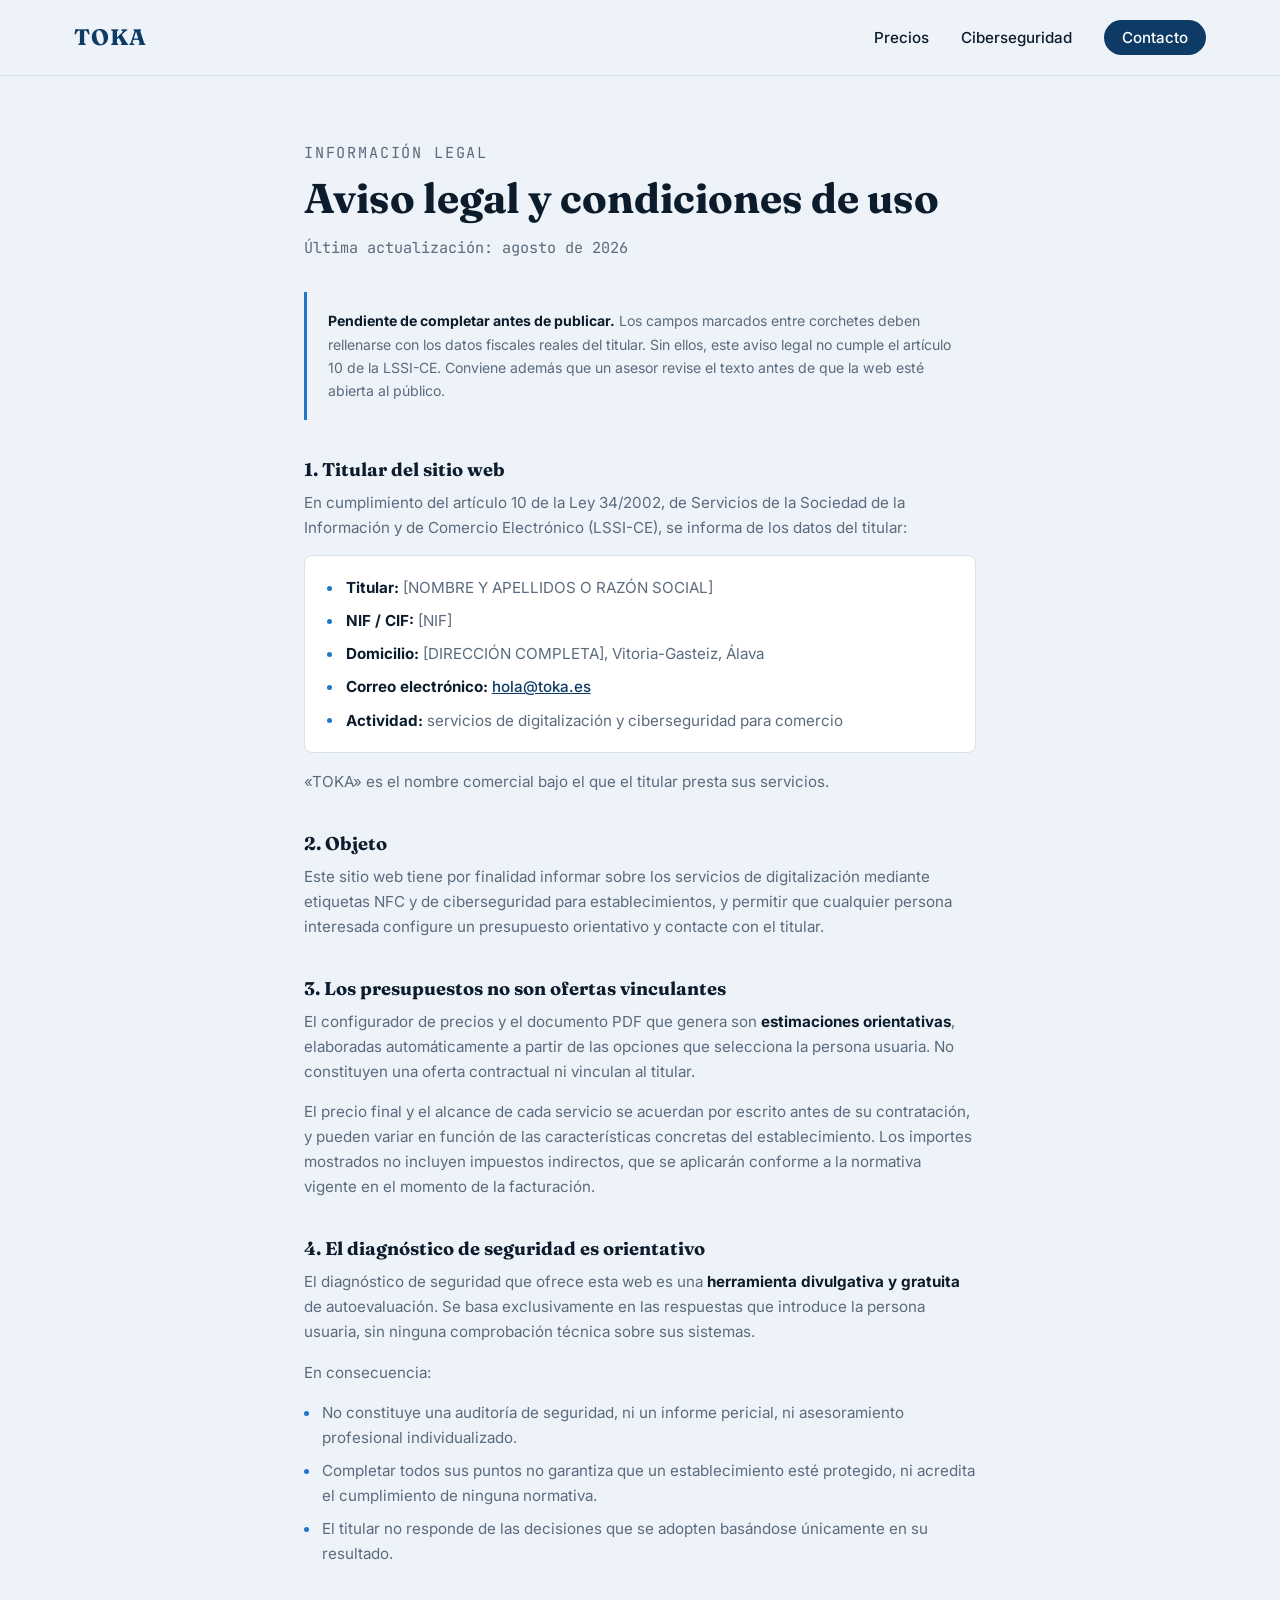
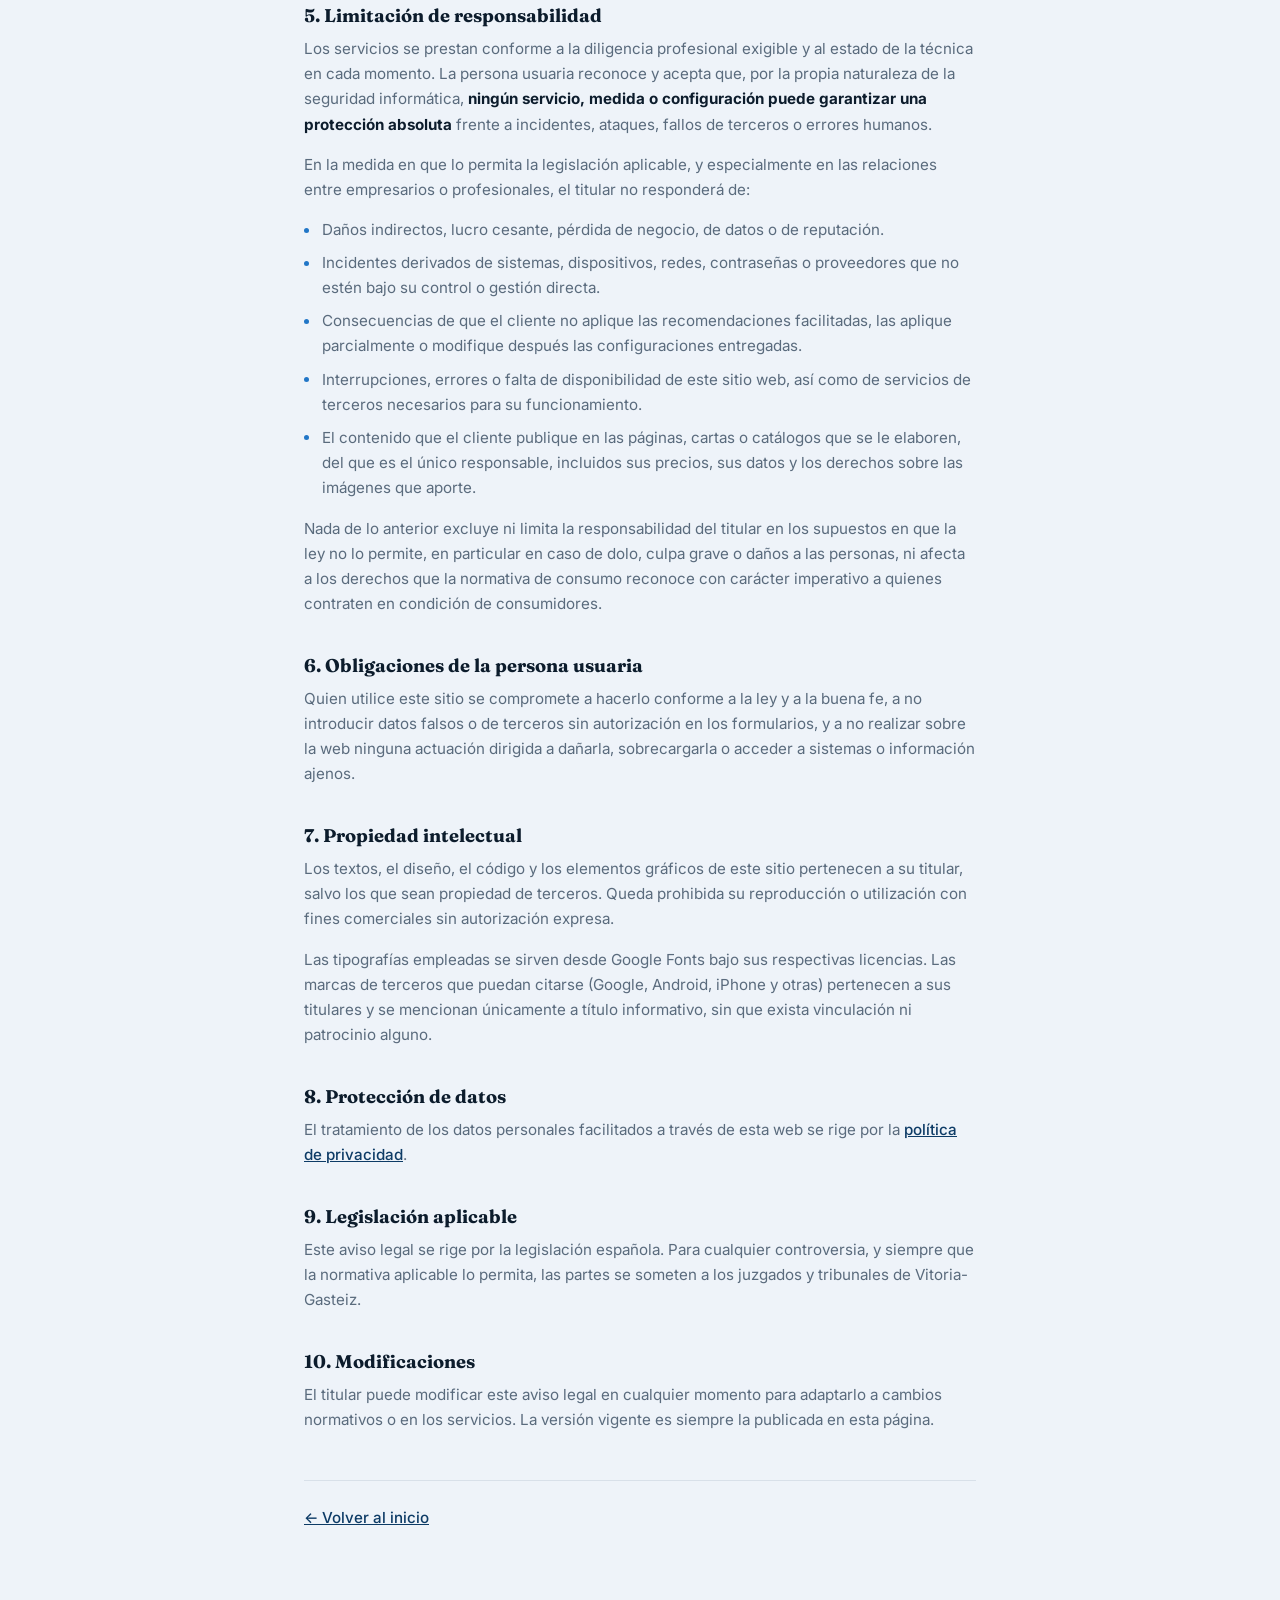
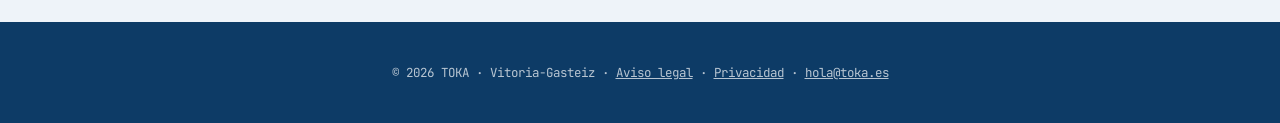
==== aviso-legal.html @ d6976023 "Añadir aviso legal, política de privacidad y descargos de responsabilidad La web recogía email y tel" ====
<!DOCTYPE html>
<html lang="es">
<head>
<meta charset="UTF-8">
<meta name="viewport" content="width=device-width, initial-scale=1">
<title>Aviso legal · TOKA</title>
<meta name="description" content="Aviso legal y condiciones de uso del sitio web de TOKA, digitalización NFC y ciberseguridad para comercio local en Vitoria-Gasteiz.">
<meta name="robots" content="index, follow">
<meta name="theme-color" content="#0d3b66">
<link rel="canonical" href="https://toka.link/aviso-legal.html">

<link rel="icon" href="data:image/svg+xml,%3Csvg xmlns='http://www.w3.org/2000/svg' viewBox='0 0 64 64'%3E%3Crect width='64' height='64' rx='14' fill='%230d3b66'/%3E%3Ctext x='32' y='42' font-family='Georgia,serif' font-size='30' fill='%23ffffff' text-anchor='middle'%3ET%3C/text%3E%3C/svg%3E">

<link rel="preconnect" href="https://fonts.googleapis.com">
<link rel="preconnect" href="https://fonts.gstatic.com" crossorigin>
<link href="https://fonts.googleapis.com/css2?family=Fraunces:opsz,wght@9..144,400;9..144,500;9..144,600;9..144,700&family=Inter:wght@400;500;600;700&family=JetBrains+Mono:wght@400;500;600&display=swap" rel="stylesheet">

<link rel="stylesheet" href="styles.css">
</head>
<body>

<a class="skip-link" href="#main">Saltar al contenido</a>

<header class="nav" id="top">
  <div class="nav__inner">
    <a class="nav__logo" href="index.html">TOKA</a>
    <nav class="nav__nav" aria-label="Principal">
      <ul class="nav__links">
        <li><a href="index.html#packs">Precios</a></li>
        <li><a href="index.html#seguridad">Ciberseguridad</a></li>
        <li><a href="index.html#contacto" class="nav__cta">Contacto</a></li>
      </ul>
    </nav>
  </div>
</header>

<main class="legal" id="main">

  <p class="section-eyebrow">Información legal</p>
  <h1>Aviso legal y condiciones de uso</h1>
  <p class="legal__updated">Última actualización: agosto de 2026</p>

  <div class="legal__pending" role="note">
    <p><strong>Pendiente de completar antes de publicar.</strong> Los campos marcados
    entre corchetes deben rellenarse con los datos fiscales reales del titular. Sin ellos,
    este aviso legal no cumple el artículo 10 de la LSSI-CE. Conviene además que un asesor
    revise el texto antes de que la web esté abierta al público.</p>
  </div>

  <h2>1. Titular del sitio web</h2>
  <p>
    En cumplimiento del artículo 10 de la Ley 34/2002, de Servicios de la Sociedad de la
    Información y de Comercio Electrónico (LSSI-CE), se informa de los datos del titular:
  </p>
  <ul class="legal__data">
    <li><strong>Titular:</strong> [NOMBRE Y APELLIDOS O RAZÓN SOCIAL]</li>
    <li><strong>NIF / CIF:</strong> [NIF]</li>
    <li><strong>Domicilio:</strong> [DIRECCIÓN COMPLETA], Vitoria-Gasteiz, Álava</li>
    <li><strong>Correo electrónico:</strong> <a href="mailto:hola@toka.es">hola@toka.es</a></li>
    <li><strong>Actividad:</strong> servicios de digitalización y ciberseguridad para comercio</li>
  </ul>
  <p>
    «TOKA» es el nombre comercial bajo el que el titular presta sus servicios.
  </p>

  <h2>2. Objeto</h2>
  <p>
    Este sitio web tiene por finalidad informar sobre los servicios de digitalización
    mediante etiquetas NFC y de ciberseguridad para establecimientos, y permitir que
    cualquier persona interesada configure un presupuesto orientativo y contacte con el
    titular.
  </p>

  <h2>3. Los presupuestos no son ofertas vinculantes</h2>
  <p>
    El configurador de precios y el documento PDF que genera son <strong>estimaciones
    orientativas</strong>, elaboradas automáticamente a partir de las opciones que
    selecciona la persona usuaria. No constituyen una oferta contractual ni vinculan al
    titular.
  </p>
  <p>
    El precio final y el alcance de cada servicio se acuerdan por escrito antes de su
    contratación, y pueden variar en función de las características concretas del
    establecimiento. Los importes mostrados no incluyen impuestos indirectos, que se
    aplicarán conforme a la normativa vigente en el momento de la facturación.
  </p>

  <h2>4. El diagnóstico de seguridad es orientativo</h2>
  <p>
    El diagnóstico de seguridad que ofrece esta web es una <strong>herramienta divulgativa
    y gratuita</strong> de autoevaluación. Se basa exclusivamente en las respuestas que
    introduce la persona usuaria, sin ninguna comprobación técnica sobre sus sistemas.
  </p>
  <p>
    En consecuencia:
  </p>
  <ul>
    <li>No constituye una auditoría de seguridad, ni un informe pericial, ni asesoramiento
      profesional individualizado.</li>
    <li>Completar todos sus puntos no garantiza que un establecimiento esté protegido, ni
      acredita el cumplimiento de ninguna normativa.</li>
    <li>El titular no responde de las decisiones que se adopten basándose únicamente en
      su resultado.</li>
  </ul>

  <h2>5. Limitación de responsabilidad</h2>
  <p>
    Los servicios se prestan conforme a la diligencia profesional exigible y al estado de
    la técnica en cada momento. La persona usuaria reconoce y acepta que, por la propia
    naturaleza de la seguridad informática, <strong>ningún servicio, medida o
    configuración puede garantizar una protección absoluta</strong> frente a incidentes,
    ataques, fallos de terceros o errores humanos.
  </p>
  <p>
    En la medida en que lo permita la legislación aplicable, y especialmente en las
    relaciones entre empresarios o profesionales, el titular no responderá de:
  </p>
  <ul>
    <li>Daños indirectos, lucro cesante, pérdida de negocio, de datos o de reputación.</li>
    <li>Incidentes derivados de sistemas, dispositivos, redes, contraseñas o proveedores
      que no estén bajo su control o gestión directa.</li>
    <li>Consecuencias de que el cliente no aplique las recomendaciones facilitadas, las
      aplique parcialmente o modifique después las configuraciones entregadas.</li>
    <li>Interrupciones, errores o falta de disponibilidad de este sitio web, así como de
      servicios de terceros necesarios para su funcionamiento.</li>
    <li>El contenido que el cliente publique en las páginas, cartas o catálogos que se le
      elaboren, del que es el único responsable, incluidos sus precios, sus datos y los
      derechos sobre las imágenes que aporte.</li>
  </ul>
  <p>
    Nada de lo anterior excluye ni limita la responsabilidad del titular en los supuestos
    en que la ley no lo permite, en particular en caso de dolo, culpa grave o daños a las
    personas, ni afecta a los derechos que la normativa de consumo reconoce con carácter
    imperativo a quienes contraten en condición de consumidores.
  </p>

  <h2>6. Obligaciones de la persona usuaria</h2>
  <p>
    Quien utilice este sitio se compromete a hacerlo conforme a la ley y a la buena fe, a
    no introducir datos falsos o de terceros sin autorización en los formularios, y a no
    realizar sobre la web ninguna actuación dirigida a dañarla, sobrecargarla o acceder a
    sistemas o información ajenos.
  </p>

  <h2>7. Propiedad intelectual</h2>
  <p>
    Los textos, el diseño, el código y los elementos gráficos de este sitio pertenecen a
    su titular, salvo los que sean propiedad de terceros. Queda prohibida su reproducción
    o utilización con fines comerciales sin autorización expresa.
  </p>
  <p>
    Las tipografías empleadas se sirven desde Google Fonts bajo sus respectivas licencias.
    Las marcas de terceros que puedan citarse (Google, Android, iPhone y otras) pertenecen
    a sus titulares y se mencionan únicamente a título informativo, sin que exista
    vinculación ni patrocinio alguno.
  </p>

  <h2>8. Protección de datos</h2>
  <p>
    El tratamiento de los datos personales facilitados a través de esta web se rige por la
    <a href="privacidad.html">política de privacidad</a>.
  </p>

  <h2>9. Legislación aplicable</h2>
  <p>
    Este aviso legal se rige por la legislación española. Para cualquier controversia, y
    siempre que la normativa aplicable lo permita, las partes se someten a los juzgados y
    tribunales de Vitoria-Gasteiz.
  </p>

  <h2>10. Modificaciones</h2>
  <p>
    El titular puede modificar este aviso legal en cualquier momento para adaptarlo a
    cambios normativos o en los servicios. La versión vigente es siempre la publicada en
    esta página.
  </p>

  <p class="legal__back"><a href="index.html">← Volver al inicio</a></p>

</main>

<footer class="footer">
  <p class="footer__legal">
    © 2026 TOKA · Vitoria-Gasteiz ·
    <a href="aviso-legal.html">Aviso legal</a> ·
    <a href="privacidad.html">Privacidad</a> ·
    <a href="mailto:hola@toka.es">hola@toka.es</a>
  </p>
</footer>

</body>
</html>
---- styles.css ----
/* =========================================================
   TOKA — hoja de estilos
   Sistema de diseño: Fraunces (títulos), Inter (cuerpo),
   JetBrains Mono (precios / datos / etiquetas técnicas)
   Paleta: azul oscuro (marca/CTA), azul medio (acento), blanco/neutros
   ========================================================= */

:root {
  --paper: #ffffff;
  --paper-dim: #eef3f9;
  --blue: #0d3b66;
  --blue-soft: #7fc0f5;
  --blue-dark: #08294a;
  --accent: #2176c7;
  --ink: #0c1c2c;
  --dim: #5a6b7d;
  --line: #d8e0e9;

  --font-serif: 'Fraunces', Georgia, serif;
  --font-body: 'Inter', system-ui, sans-serif;
  --font-mono: 'JetBrains Mono', ui-monospace, monospace;

  --radius-s: 8px;
  --radius-m: 16px;
  --radius-l: 28px;
  --shadow-card: 0 18px 40px -20px rgba(12, 28, 44, 0.22);
  --header-h: 76px;
}

*, *::before, *::after { box-sizing: border-box; }

/*
 * Varios bloques de esta hoja usan display:flex, que gana en
 * especificidad al display:none que el navegador aplica a [hidden].
 * Sin este !important, un elemento con el atributo hidden se sigue
 * viendo (le pasaba a la fila de cuota mensual del resumen).
 */
[hidden] { display: none !important; }

/* Para nombres propios que no deben partirse por el guion. */
.nowrap { white-space: nowrap; }

/* =========================================================
   CORTINILLA DE ENTRADA
   TOKA centrado sobre azul, se desvanece y deja la lista de
   precios. Secuencia completa de 5s, encadenada:
     0,0-1,2s  aparece la palabra (introWord)
     0,6-1,6s  se traza la línea bajo ella (introRule)
     1,4-2,4s  entra el claim (introClaim)
     2,6-3,4s  aparece el aviso de "pulsa para entrar" (introSkip)
     4,0-5,0s  se funde la capa entera (introOut, 80%-100% de 5s)
   Si se cambia la duración de .intro hay que recalcular ese 80%.
   El fill-mode forwards deja la capa oculta al acabar, así que
   desaparece aunque el JS no llegue a ejecutarse.
   ========================================================= */

.intro {
  position: fixed;
  inset: 0;
  z-index: 300;
  display: flex;
  flex-direction: column;
  align-items: center;
  justify-content: center;
  gap: 1rem;
  padding: 1.5rem;
  text-align: center;
  background: var(--blue);
  cursor: pointer;
  animation: introOut 5s cubic-bezier(0.4, 0, 0.2, 1) forwards;
}

.intro__word {
  margin: 0;
  font-family: var(--font-serif);
  font-weight: 700;
  font-size: clamp(2.8rem, 10vw, 5rem);
  color: var(--paper);
  letter-spacing: 0.5em;
  text-indent: 0.5em; /* compensa el espacio que letter-spacing añade al final */
  opacity: 0;
  animation: introWord 1.2s cubic-bezier(0.2, 0.7, 0.3, 1) forwards;
}

.intro__rule {
  width: 0;
  height: 1px;
  background: var(--blue-soft);
  animation: introRule 1s 0.6s cubic-bezier(0.4, 0, 0.2, 1) forwards;
}

.intro__claim {
  margin: 0;
  max-width: 30ch;
  font-family: var(--font-mono);
  font-size: clamp(0.72rem, 2.4vw, 0.85rem);
  letter-spacing: 0.1em;
  text-transform: uppercase;
  color: var(--blue-soft);
  opacity: 0;
  animation: introFade 1s 1.4s ease-out forwards;
}

.intro__skip {
  position: absolute;
  bottom: 2.5rem;
  margin: 0;
  font-family: var(--font-mono);
  font-size: 0.7rem;
  letter-spacing: 0.14em;
  text-transform: uppercase;
  color: var(--paper);
  opacity: 0;
  animation: introSkip 0.8s 2.6s ease-out forwards;
}

@keyframes introWord {
  from { opacity: 0; letter-spacing: 0.9em; }
  to   { opacity: 1; letter-spacing: 0.5em; }
}

@keyframes introRule {
  from { width: 0; opacity: 0; }
  to   { width: min(220px, 45vw); opacity: 1; }
}

@keyframes introFade {
  from { opacity: 0; transform: translateY(6px); }
  to   { opacity: 1; transform: none; }
}

@keyframes introSkip {
  from { opacity: 0; }
  to   { opacity: 0.45; }
}

@keyframes introOut {
  0%, 80%  { opacity: 1; visibility: visible; }
  100%     { opacity: 0; visibility: hidden; }
}

/* Mientras dura la cortinilla no se puede hacer scroll. */
body.is-intro { overflow: hidden; }

html {
  scroll-behavior: smooth;
  /* Evita que iOS agrande el texto al girar el móvil. */
  -webkit-text-size-adjust: 100%;
}

body {
  margin: 0;
  background: var(--paper-dim);
  color: var(--ink);
  font-family: var(--font-body);
  line-height: 1.5;
  -webkit-font-smoothing: antialiased;
  /* Correos y URLs largos no deben empujar el ancho de la página. */
  overflow-wrap: break-word;
}

img, svg { display: block; max-width: 100%; }

h1, h2, h3 {
  font-family: var(--font-serif);
  color: var(--ink);
  margin: 0 0 0.5em;
  line-height: 1.1;
}

p { margin: 0 0 1em; color: var(--dim); }

a { color: inherit; }

ul, ol { margin: 0; padding: 0; list-style: none; }

section {
  scroll-margin-top: var(--header-h);
}

.skip-link {
  position: absolute;
  left: -999px;
  top: 0;
  background: var(--blue);
  color: var(--paper);
  padding: 0.75em 1.25em;
  border-radius: 0 0 var(--radius-s) 0;
  z-index: 200;
}
.skip-link:focus {
  left: 0;
}

.btn {
  display: inline-flex;
  align-items: center;
  justify-content: center;
  gap: 0.5em;
  padding: 0.9em 1.6em;
  border-radius: 999px;
  font-family: var(--font-body);
  font-weight: 600;
  font-size: 0.95rem;
  text-decoration: none;
  border: 1.5px solid transparent;
  transition: transform 0.15s ease, background 0.15s ease, color 0.15s ease, border-color 0.15s ease;
}
.btn:hover { transform: translateY(-2px); }

.btn--primary {
  background: var(--blue);
  color: var(--paper);
}
.btn--primary:hover { background: var(--blue-dark); }

.btn--ghost {
  background: transparent;
  color: var(--ink);
  border-color: var(--line);
}
.btn--ghost:hover { border-color: var(--blue); color: var(--blue); }

/* ---------- layout helpers ---------- */

.section-head {
  max-width: 640px;
  margin: 0 auto 3rem;
  text-align: center;
}
.section-eyebrow {
  font-family: var(--font-mono);
  font-size: 0.78rem;
  letter-spacing: 0.12em;
  text-transform: uppercase;
  color: var(--accent);
  margin: 0 0 0.75em;
}
.section-head h2 { font-size: clamp(1.8rem, 1.5rem + 1.2vw, 2.5rem); }
.section-lead { max-width: 46ch; margin: 0 auto; }

/* Cabecera de la primera sección: es el h1 de la página. */
.section-head--hero {
  max-width: 720px;
  padding-top: clamp(1rem, 3vw, 2.5rem);
}
.section-head--hero h1 {
  font-size: clamp(2.2rem, 1.6rem + 2.4vw, 3.4rem);
  margin-bottom: 0.4em;
}

/* ---------- nav ---------- */

.nav {
  position: sticky;
  top: 0;
  z-index: 100;
  height: var(--header-h);
  display: flex;
  align-items: center;
  background: rgba(238, 243, 249, 0.9);
  backdrop-filter: blur(10px);
  border-bottom: 1px solid var(--line);
}

.nav__inner {
  width: 100%;
  max-width: 1180px;
  margin: 0 auto;
  padding: 0 1.5rem;
  display: flex;
  align-items: center;
  justify-content: space-between;
}

.nav__logo {
  font-family: var(--font-serif);
  font-weight: 700;
  font-size: 1.4rem;
  letter-spacing: 0.04em;
  color: var(--blue);
  text-decoration: none;
}

.nav__links {
  display: flex;
  align-items: center;
  gap: 2rem;
}
.nav__links a {
  text-decoration: none;
  font-weight: 500;
  font-size: 0.95rem;
  color: var(--ink);
}
.nav__links a:hover { color: var(--blue); }

.nav__cta {
  padding: 0.55em 1.2em;
  border-radius: 999px;
  background: var(--blue);
  color: var(--paper) !important;
}
.nav__cta:hover { background: var(--blue-dark); }

.nav__toggle {
  display: none;
  flex-direction: column;
  justify-content: center;
  gap: 5px;
  width: 40px;
  height: 40px;
  background: none;
  border: none;
  cursor: pointer;
}
.nav__toggle-bar {
  width: 22px;
  height: 2px;
  background: var(--ink);
  transition: transform 0.2s ease, opacity 0.2s ease;
}

/* ---------- packs ---------- */

.packs {
  max-width: 1180px;
  margin: 0 auto;
  padding: clamp(3rem, 6vw, 6rem) 1.5rem;
}

.tabs {
  display: flex;
  flex-wrap: wrap;
  justify-content: center;
  gap: 0.6rem;
  margin-bottom: 2.5rem;
}

.tab {
  font-family: var(--font-body);
  font-weight: 600;
  font-size: 0.92rem;
  padding: 0.7em 1.4em;
  border-radius: 999px;
  border: 1.5px solid var(--line);
  background: transparent;
  color: var(--dim);
  cursor: pointer;
  transition: background 0.15s ease, color 0.15s ease, border-color 0.15s ease;
}
.tab:hover { border-color: var(--blue); color: var(--blue); }
.tab[aria-selected="true"] {
  background: var(--blue);
  border-color: var(--blue);
  color: var(--paper);
}

/* ---- configurador: lista de servicios + resumen ---- */

.configurator {
  display: grid;
  grid-template-columns: minmax(0, 1fr) 320px;
  align-items: start;
  gap: 2rem;
}

.services {
  display: flex;
  flex-direction: column;
  gap: 2.2rem;
}

.services__group-title {
  font-family: var(--font-mono);
  font-size: 0.75rem;
  letter-spacing: 0.12em;
  text-transform: uppercase;
  color: var(--blue);
  margin: 0 0 0.2rem;
}
.services__group-desc {
  font-size: 0.85rem;
  margin: 0 0 1rem;
}

.services__items {
  display: flex;
  flex-direction: column;
  gap: 0.8rem;
}

.service {
  background: #fff;
  border: 1.5px solid var(--line);
  border-radius: var(--radius-m);
  transition: border-color 0.15s ease, box-shadow 0.15s ease;
}
.service:has(.service__check:checked) {
  border-color: var(--blue);
  box-shadow: 0 0 0 1px var(--blue);
}
.service:has(.service__check:focus-visible) {
  outline: 2px solid var(--accent);
  outline-offset: 2px;
}

.service__label {
  display: grid;
  grid-template-columns: auto minmax(0, 1fr) auto;
  align-items: start;
  gap: 0.9rem;
  padding: 1.15rem 1.3rem;
  cursor: pointer;
}
.service--required .service__label { cursor: default; }

.service__check {
  width: 20px;
  height: 20px;
  margin: 0.15rem 0 0;
  accent-color: var(--blue);
  cursor: inherit;
}

.service__text { display: flex; flex-direction: column; gap: 0.25rem; }

.service__name {
  font-weight: 600;
  font-size: 1rem;
  color: var(--ink);
}

.service__tag {
  display: inline-block;
  margin-left: 0.5em;
  font-family: var(--font-mono);
  font-size: 0.62rem;
  letter-spacing: 0.06em;
  text-transform: uppercase;
  color: var(--blue);
  background: rgba(13, 59, 102, 0.1);
  padding: 0.25em 0.6em;
  border-radius: 999px;
  vertical-align: 2px;
}

.service__desc {
  font-size: 0.88rem;
  color: var(--dim);
  line-height: 1.45;
}

.service__price {
  font-family: var(--font-mono);
  font-variant-numeric: tabular-nums;
  font-size: 1.15rem;
  font-weight: 600;
  color: var(--blue);
  white-space: nowrap;
}
.service__price span { font-size: 0.7rem; color: var(--dim); }

/* ---- resumen ---- */

.summary {
  position: sticky;
  top: calc(var(--header-h) + 1rem);
  display: flex;
  flex-direction: column;
  gap: 1rem;
  background: var(--blue);
  color: var(--paper);
  border-radius: var(--radius-m);
  padding: 1.6rem 1.5rem;
  box-shadow: var(--shadow-card);
}

.summary__title {
  font-size: 1.15rem;
  color: var(--paper);
  margin: 0;
}

.summary__list {
  display: flex;
  flex-direction: column;
  gap: 0.5rem;
  padding-bottom: 1rem;
  border-bottom: 1px solid rgba(255, 255, 255, 0.2);
}

.summary__item {
  display: flex;
  justify-content: space-between;
  align-items: baseline;
  gap: 1rem;
  font-size: 0.85rem;
  color: var(--paper);
  opacity: 0.85;
}
.summary__item-price {
  font-family: var(--font-mono);
  font-variant-numeric: tabular-nums;
  white-space: nowrap;
}

.summary__totals { display: flex; flex-direction: column; gap: 0.4rem; }

.summary__total {
  display: flex;
  justify-content: space-between;
  align-items: baseline;
  gap: 1rem;
  margin: 0;
  color: var(--paper);
  font-size: 0.92rem;
}
.summary__total strong {
  font-family: var(--font-mono);
  font-variant-numeric: tabular-nums;
  font-size: 1.5rem;
  color: var(--blue-soft);
}
.summary__total--month strong { font-size: 1.05rem; }

.summary__field {
  display: flex;
  flex-direction: column;
  gap: 0.4rem;
  font-size: 0.82rem;
  color: var(--paper);
}
.summary__field span { opacity: 0.6; }
.summary__field input {
  font-family: var(--font-body);
  font-size: 0.92rem;
  padding: 0.7em 0.9em;
  border-radius: var(--radius-s);
  border: 1.5px solid rgba(255, 255, 255, 0.28);
  background: rgba(255, 255, 255, 0.1);
  color: var(--paper);
}
.summary__field input::placeholder { color: rgba(255, 255, 255, 0.5); }
.summary__field input:focus-visible {
  outline: 2px solid var(--accent);
  outline-offset: 1px;
}

/* El panel ya es azul: el botón necesita invertirse para verse. */
.summary__cta {
  width: 100%;
  background: var(--paper);
  color: var(--blue);
}
.summary__cta:hover { background: var(--paper-dim); }

.summary__note {
  margin: 0;
  font-size: 0.75rem;
  color: var(--paper);
  opacity: 0.6;
  line-height: 1.45;
}
.summary__note--error {
  color: var(--blue-soft);
  opacity: 1;
  font-weight: 600;
}

/* ---------- cómo funciona ---------- */

.como {
  max-width: 1180px;
  margin: 0 auto;
  padding: clamp(3rem, 6vw, 6rem) 1.5rem;
}

.steps {
  display: grid;
  grid-template-columns: repeat(3, 1fr);
  gap: 2rem;
  margin-bottom: 3.5rem;
}

.step__number {
  display: inline-block;
  font-family: var(--font-mono);
  font-size: 0.85rem;
  color: var(--accent);
  border: 1.5px solid var(--line);
  border-radius: 999px;
  padding: 0.3em 0.8em;
  margin-bottom: 1em;
}
.step__title { font-size: 1.2rem; }
.step__body { font-size: 0.92rem; }

.stickers {
  display: flex;
  flex-wrap: wrap;
  justify-content: center;
  gap: 1.5rem;
}

.sticker {
  display: flex;
  flex-direction: column;
  align-items: center;
  gap: 0.6rem;
  width: 150px;
  padding: 1.6rem 1rem;
  border-radius: var(--radius-m);
  background: var(--paper-dim);
  border: 1px solid var(--line);
  transform: rotate(-2deg);
}
.sticker--wifi { transform: rotate(1.5deg); }
.sticker--menu { transform: rotate(-1deg); }

.sticker__icon {
  display: flex;
  align-items: center;
  justify-content: center;
  height: 1.8rem;
  font-size: 1.8rem;
  line-height: 1;
  color: var(--blue);
}
.sticker__icon svg { width: 1.7rem; height: 1.7rem; }
.sticker__label {
  font-family: var(--font-mono);
  font-size: 0.78rem;
  text-align: center;
  color: var(--ink);
  margin: 0;
}

/* ---------- faq ---------- */

.faq {
  max-width: 760px;
  margin: 0 auto;
  padding: clamp(3rem, 6vw, 6rem) 1.5rem;
}

.accordion { display: flex; flex-direction: column; gap: 0.8rem; }

.accordion__item {
  border: 1px solid var(--line);
  border-radius: var(--radius-s);
  background: #fff;
  padding: 0.3rem 1.2rem;
}

.accordion__item summary {
  cursor: pointer;
  list-style: none;
  padding: 1rem 1.6em 1rem 0;
  font-weight: 600;
  font-size: 0.98rem;
  position: relative;
}
.accordion__item summary::-webkit-details-marker { display: none; }
.accordion__item summary::after {
  content: '+';
  position: absolute;
  right: 0;
  top: 1rem;
  font-family: var(--font-mono);
  color: var(--blue);
  font-size: 1.1rem;
}
.accordion__item[open] summary::after { content: '–'; }

.accordion__item p {
  font-size: 0.92rem;
  padding-bottom: 1rem;
  margin: 0;
}

/* ---------- ciberseguridad ---------- */

.seguridad {
  background: #fff;
  border-top: 1px solid var(--line);
  border-bottom: 1px solid var(--line);
}
.seguridad > .section-head,
.seguridad-grid {
  max-width: 1180px;
  margin-left: auto;
  margin-right: auto;
  padding-left: 1.5rem;
  padding-right: 1.5rem;
}
.seguridad > .section-head {
  padding-top: clamp(3rem, 6vw, 6rem);
  max-width: 700px;
}
.seguridad .section-lead strong { color: var(--blue); }

.seguridad-grid {
  display: grid;
  grid-template-columns: minmax(0, 1fr) minmax(0, 1fr);
  align-items: start;
  gap: 2.5rem;
  padding-bottom: clamp(3rem, 6vw, 6rem);
}

.seguridad-intro h3 {
  font-size: 1.25rem;
  margin-bottom: 0.6em;
}
.seguridad-intro p { font-size: 0.95rem; }

.seguridad-list {
  display: flex;
  flex-direction: column;
  gap: 0.7rem;
  margin-top: 1.5rem;
  padding-top: 1.5rem;
  border-top: 1px solid var(--line);
}
.seguridad-list li {
  font-size: 0.9rem;
  color: var(--dim);
  padding-left: 1.4em;
  position: relative;
}
.seguridad-list li::before {
  content: '';
  position: absolute;
  left: 0;
  top: 0.55em;
  width: 6px;
  height: 6px;
  border-radius: 50%;
  background: var(--accent);
}
.seguridad-list strong { color: var(--ink); }

/* ---- contacto ---- */

.contacto {
  max-width: 1180px;
  margin: 0 auto;
  padding: clamp(3rem, 6vw, 6rem) 1.5rem;
}

.contacto__inner {
  display: grid;
  grid-template-columns: minmax(0, 1fr) 380px;
  align-items: start;
  gap: 2.5rem;
}
.contacto__text h2 { font-size: clamp(1.6rem, 1.4rem + 1vw, 2.2rem); }
.contacto__text p { font-size: 0.95rem; }
.contacto__direct {
  font-family: var(--font-mono);
  font-size: 0.85rem;
}
.contacto__direct a { color: var(--blue); font-weight: 600; }

/* ---- diagnóstico de seguridad ---- */

.checklist {
  background: var(--paper-dim);
  border: 1.5px solid var(--line);
  border-radius: var(--radius-m);
  padding: 1.8rem 1.7rem;
}

.checklist__title {
  font-size: 1.15rem;
  margin: 0 0 0.4rem;
}

.checklist__intro {
  font-family: var(--font-mono);
  font-size: 0.75rem;
  color: var(--accent);
  margin: 0 0 1.4rem;
}

.checklist__items {
  display: flex;
  flex-direction: column;
  gap: 0.9rem;
}

.check__label {
  display: grid;
  grid-template-columns: auto minmax(0, 1fr);
  gap: 0.8rem;
  align-items: start;
  cursor: pointer;
}

.check__box {
  width: 18px;
  height: 18px;
  margin: 0.15rem 0 0;
  accent-color: var(--blue);
  cursor: pointer;
}

.check__text { display: flex; flex-direction: column; gap: 0.15rem; }

.check__main {
  font-size: 0.93rem;
  color: var(--ink);
  line-height: 1.4;
}
.check__box:checked + .check__text .check__main {
  color: var(--dim);
  text-decoration: line-through;
  text-decoration-color: var(--line);
}

.check__why {
  font-size: 0.82rem;
  color: var(--dim);
  line-height: 1.4;
}

/* Punto que resuelve un servicio contratado de TOKA. */
.check--toka .check__main {
  color: var(--dim);
  text-decoration: line-through;
  text-decoration-color: var(--line);
}
.check__toka {
  font-size: 0.82rem;
  font-weight: 600;
  color: var(--accent);
  line-height: 1.4;
}

.checklist__score {
  margin: 1.5rem 0 0;
  padding-top: 1rem;
  border-top: 1px solid var(--line);
  font-family: var(--font-mono);
  font-size: 0.85rem;
  color: var(--blue);
}
.checklist__score--ok { color: var(--accent); }

.checklist__cta {
  margin-top: 1.2rem;
  padding: 1.2rem;
  border-radius: var(--radius-s);
  background: var(--blue);
  color: var(--paper);
  text-align: center;
}
.checklist__cta[hidden] { display: none; }
.checklist__cta-text {
  margin: 0 0 0.9rem;
  font-size: 0.88rem;
  color: var(--paper);
  line-height: 1.45;
}
.checklist__cta .btn {
  background: var(--paper);
  color: var(--blue);
  font-size: 0.88rem;
}
.checklist__cta .btn:hover { background: var(--paper-dim); }

/* ---- formulario ---- */

.contact-form {
  position: sticky;
  top: calc(var(--header-h) + 1rem);
  display: flex;
  flex-direction: column;
  gap: 1rem;
  background: var(--blue);
  color: var(--paper);
  border-radius: var(--radius-m);
  padding: 1.8rem 1.7rem;
  box-shadow: var(--shadow-card);
}

.field {
  display: flex;
  flex-direction: column;
  gap: 0.4rem;
  font-size: 0.85rem;
  color: var(--paper);
}
.field span { opacity: 0.6; }

.field input,
.field textarea {
  font-family: var(--font-body);
  font-size: 0.92rem;
  padding: 0.7em 0.9em;
  border-radius: var(--radius-s);
  border: 1.5px solid rgba(255, 255, 255, 0.28);
  background: rgba(255, 255, 255, 0.1);
  color: var(--paper);
  resize: vertical;
}
.field input::placeholder,
.field textarea::placeholder { color: rgba(255, 255, 255, 0.5); }
.field input:focus-visible,
.field textarea:focus-visible {
  outline: 2px solid var(--blue-soft);
  outline-offset: 1px;
}

.contact-form__cta {
  width: 100%;
  background: var(--paper);
  color: var(--blue);
}
.contact-form__cta:hover { background: var(--paper-dim); }

.contact-form__note {
  margin: 0;
  font-size: 0.78rem;
  color: var(--paper);
  opacity: 0.7;
  line-height: 1.45;
}
.contact-form__note--error {
  color: var(--blue-soft);
  opacity: 1;
  font-weight: 600;
}

/* ---------- avisos y consentimiento ---------- */

.summary__legal {
  margin: 0;
  font-size: 0.7rem;
  line-height: 1.5;
  color: var(--paper);
  opacity: 0.55;
}
.summary__legal a { color: var(--paper); text-decoration: underline; }

.checklist__disclaimer {
  margin: 0.8rem 0 0;
  font-size: 0.75rem;
  line-height: 1.5;
  color: var(--dim);
}

.consent {
  display: grid;
  grid-template-columns: auto minmax(0, 1fr);
  gap: 0.6rem;
  align-items: start;
  font-size: 0.78rem;
  line-height: 1.45;
  color: var(--paper);
  cursor: pointer;
}
.consent input {
  width: 18px;
  height: 18px;
  margin: 0.1rem 0 0;
  accent-color: var(--blue-soft);
  cursor: pointer;
}
.consent a { color: var(--paper); text-decoration: underline; }

/* ---------- páginas legales ---------- */

.legal {
  max-width: 720px;
  margin: 0 auto;
  padding: clamp(2.5rem, 5vw, 4.5rem) 1.5rem clamp(3rem, 6vw, 5rem);
}
.legal h1 {
  font-size: clamp(1.9rem, 1.5rem + 1.6vw, 2.6rem);
  margin-bottom: 0.3em;
}
.legal h2 {
  font-size: 1.15rem;
  margin: 2.5rem 0 0.6rem;
}
.legal p,
.legal li {
  font-size: 0.95rem;
  line-height: 1.65;
  color: var(--dim);
}
.legal strong { color: var(--ink); }
.legal a { color: var(--blue); font-weight: 500; }
.legal code {
  font-family: var(--font-mono);
  font-size: 0.88em;
  background: var(--paper-dim);
  padding: 0.1em 0.4em;
  border-radius: 4px;
}

.legal ul {
  display: flex;
  flex-direction: column;
  gap: 0.5rem;
  margin: 0 0 1rem;
}
.legal ul li {
  padding-left: 1.2em;
  position: relative;
}
.legal ul li::before {
  content: '';
  position: absolute;
  left: 0;
  top: 0.7em;
  width: 5px;
  height: 5px;
  border-radius: 50%;
  background: var(--accent);
}

.legal__updated {
  font-family: var(--font-mono);
  font-size: 0.78rem;
  color: var(--accent);
  margin-bottom: 2rem;
}

/* Recordatorio de los datos fiscales que faltan por rellenar. */
.legal__pending {
  background: var(--paper-dim);
  border-left: 3px solid var(--accent);
  border-radius: 0 var(--radius-s) var(--radius-s) 0;
  padding: 1.1rem 1.3rem;
  margin-bottom: 2rem;
}
.legal__pending p {
  margin: 0;
  font-size: 0.88rem;
}

.legal__data {
  background: #fff;
  border: 1px solid var(--line);
  border-radius: var(--radius-s);
  padding: 1.2rem 1.4rem;
}

.legal__back {
  margin-top: 3rem;
  padding-top: 1.5rem;
  border-top: 1px solid var(--line);
}

/* ---------- footer ---------- */

.footer {
  text-align: center;
  padding: 2.5rem 1.5rem;
  background: var(--blue);
  color: var(--paper);
}
.footer__legal {
  margin: 0 0 0.5rem;
  font-family: var(--font-mono);
  font-size: 0.78rem;
  color: var(--paper);
  opacity: 0.7;
  line-height: 1.7;
}
.footer__legal:last-child { margin-bottom: 0; }
.footer__legal a { color: var(--paper); }

/* ---------- responsive ---------- */

@media (max-width: 900px) {
  .steps { grid-template-columns: 1fr; }

  .configurator,
  .seguridad-grid,
  .contacto__inner { grid-template-columns: 1fr; }
  .summary,
  .contact-form { position: static; }
}

@media (max-width: 720px) {
  .nav__nav {
    position: absolute;
    top: var(--header-h);
    left: 0;
    right: 0;
    background: var(--paper-dim);
    border-bottom: 1px solid var(--line);
    max-height: 0;
    overflow: hidden;
    transition: max-height 0.25s ease;
  }
  .nav__nav.is-open { max-height: 300px; }
  .nav__links {
    flex-direction: column;
    align-items: flex-start;
    gap: 0;
    padding: 0.5rem 1.5rem 1.5rem;
  }
  .nav__links li { width: 100%; padding: 0.6em 0; }
  .nav__cta { display: inline-block; }
  .nav__toggle { display: flex; }

  .nav__toggle[aria-expanded="true"] .nav__toggle-bar:nth-child(1) { transform: translateY(7px) rotate(45deg); }
  .nav__toggle[aria-expanded="true"] .nav__toggle-bar:nth-child(2) { opacity: 0; }
  .nav__toggle[aria-expanded="true"] .nav__toggle-bar:nth-child(3) { transform: translateY(-7px) rotate(-45deg); }
}

/* ---------- ajustes de móvil ----------
 * En pantallas estrechas el problema no es que algo se rompa, sino
 * que la cabecera se come la primera pantalla entera y los precios
 * quedan fuera de vista. Aquí se comprime todo lo de arriba y se
 * agrandan las zonas de toque.
 */

@media (max-width: 620px) {
  :root { --header-h: 62px; }

  .nav__logo { font-size: 1.25rem; }

  /* La cabecera ocupaba una pantalla entera antes de los precios. */
  .packs { padding-top: 2rem; }
  .section-head { margin-bottom: 2rem; }
  .section-head--hero { padding-top: 0; }
  .section-head--hero h1 { font-size: clamp(1.9rem, 1.2rem + 3.6vw, 2.4rem); }

  /* Con 0.12em de espaciado, este texto ocupaba dos líneas sueltas. */
  .section-eyebrow {
    font-size: 0.68rem;
    letter-spacing: 0.06em;
  }

  .section-lead { font-size: 0.95rem; }

  .tabs { gap: 0.5rem; margin-bottom: 2rem; }
  .tab { font-size: 0.85rem; padding: 0.65em 1.1em; }

  /* Zona de toque más generosa y casilla más grande para el dedo. */
  .service__label { padding: 1.1rem 1.1rem; gap: 0.75rem; }
  .service__check,
  .check__box { width: 24px; height: 24px; }
  .service__name { font-size: 0.95rem; }
  .service__desc { font-size: 0.85rem; }
  .service__price { font-size: 1.05rem; }

  .summary,
  .checklist,
  .contact-form { padding: 1.4rem 1.2rem; }

  .seguridad > .section-head { padding-top: 2.5rem; }
  .seguridad-grid { gap: 2rem; padding-bottom: 2.5rem; }

  .check__label { gap: 0.7rem; }
  .check__main { font-size: 0.9rem; }

  .steps { gap: 1.5rem; }

  /*
   * 16px es el mínimo que evita que iOS haga zoom automático al
   * enfocar un campo, algo que descoloca toda la página.
   */
  .summary__field input,
  .field input,
  .field textarea { font-size: 1rem; }

  .intro__word { letter-spacing: 0.35em; text-indent: 0.35em; }
}

@media (prefers-reduced-motion: reduce) {
  html { scroll-behavior: auto; }
  .btn:hover { transform: none; }

  /* Sin cortinilla: se entra directamente a los precios. */
  .intro { display: none; }
  .intro__word,
  .intro__rule { animation: none; }
}

/* =========================================================
   PRESUPUESTO EN PDF
   El botón "Descargar presupuesto" rellena .quote y llama a
   window.print(). En pantalla .quote está oculto; al imprimir se
   oculta la web entera y solo queda el presupuesto, así el
   navegador lo exporta a PDF sin librerías externas.
   ========================================================= */

.quote { display: none; }

@media print {
  @page { margin: 16mm; }

  html, body {
    background: #fff;
    color: #000;
  }

  /* Solo se imprime el presupuesto. */
  body > *:not(.quote) { display: none !important; }

  .quote {
    display: block;
    font-family: var(--font-body);
    color: #0c1c2c;
  }

  .quote__head {
    display: flex;
    justify-content: space-between;
    align-items: baseline;
    padding-bottom: 0.6rem;
    border-bottom: 2px solid #0d3b66;
  }
  .quote__brand {
    font-family: var(--font-serif);
    font-weight: 700;
    font-size: 1.6rem;
    letter-spacing: 0.04em;
    color: #0d3b66;
    margin: 0;
  }
  .quote__meta {
    font-family: var(--font-mono);
    font-size: 0.78rem;
    color: #5a6b7d;
    margin: 0;
  }

  .quote__title {
    font-family: var(--font-serif);
    font-size: 1.8rem;
    margin: 1.6rem 0 0.2rem;
  }
  .quote__sector {
    font-family: var(--font-mono);
    font-size: 0.8rem;
    color: #5a6b7d;
    margin: 0 0 1.6rem;
  }

  .quote__table {
    width: 100%;
    border-collapse: collapse;
  }
  .quote__table th {
    text-align: left;
    font-family: var(--font-mono);
    font-size: 0.7rem;
    letter-spacing: 0.08em;
    text-transform: uppercase;
    color: #5a6b7d;
    font-weight: 500;
    padding-bottom: 0.5rem;
    border-bottom: 1px solid #d8e0e9;
  }
  .quote__table td {
    padding: 0.85rem 0;
    border-bottom: 1px solid #eef3f9;
    vertical-align: top;
  }
  .quote__table td strong {
    display: block;
    font-size: 0.98rem;
    margin-bottom: 0.15rem;
  }
  .quote__table td span {
    font-size: 0.82rem;
    color: #5a6b7d;
    line-height: 1.4;
  }
  .quote__cell-price {
    text-align: right;
    font-family: var(--font-mono);
    font-variant-numeric: tabular-nums;
    white-space: nowrap;
    padding-left: 1.5rem;
  }

  .quote__totals {
    margin-top: 1.4rem;
    padding-top: 1rem;
    border-top: 2px solid #0d3b66;
  }
  .quote__total {
    display: flex;
    justify-content: space-between;
    align-items: baseline;
    margin: 0 0 0.35rem;
    font-size: 1rem;
    color: #0c1c2c;
  }
  .quote__total strong {
    font-family: var(--font-mono);
    font-variant-numeric: tabular-nums;
    font-size: 1.7rem;
    color: #0d3b66;
  }
  .quote__total--month strong { font-size: 1.15rem; }

  .quote__pending {
    margin-top: 2rem;
    padding: 1.1rem 1.3rem;
    background: #eef3f9;
    border-left: 3px solid #0d3b66;
  }
  .quote__pending h2 {
    font-family: var(--font-body);
    font-size: 0.72rem;
    letter-spacing: 0.08em;
    text-transform: uppercase;
    color: #5a6b7d;
    margin: 0 0 0.6rem;
  }
  .quote__pending ul {
    display: flex;
    flex-direction: column;
    gap: 0.35rem;
  }
  .quote__pending li {
    font-size: 0.84rem;
    color: #0c1c2c;
    padding-left: 1em;
    position: relative;
  }
  .quote__pending li::before {
    content: '—';
    position: absolute;
    left: 0;
    color: #0d3b66;
  }

  .quote__foot {
    margin-top: 2.5rem;
    padding-top: 1rem;
    border-top: 1px solid #d8e0e9;
  }
  .quote__foot p {
    font-size: 0.78rem;
    color: #5a6b7d;
    margin: 0 0 0.3rem;
  }
}
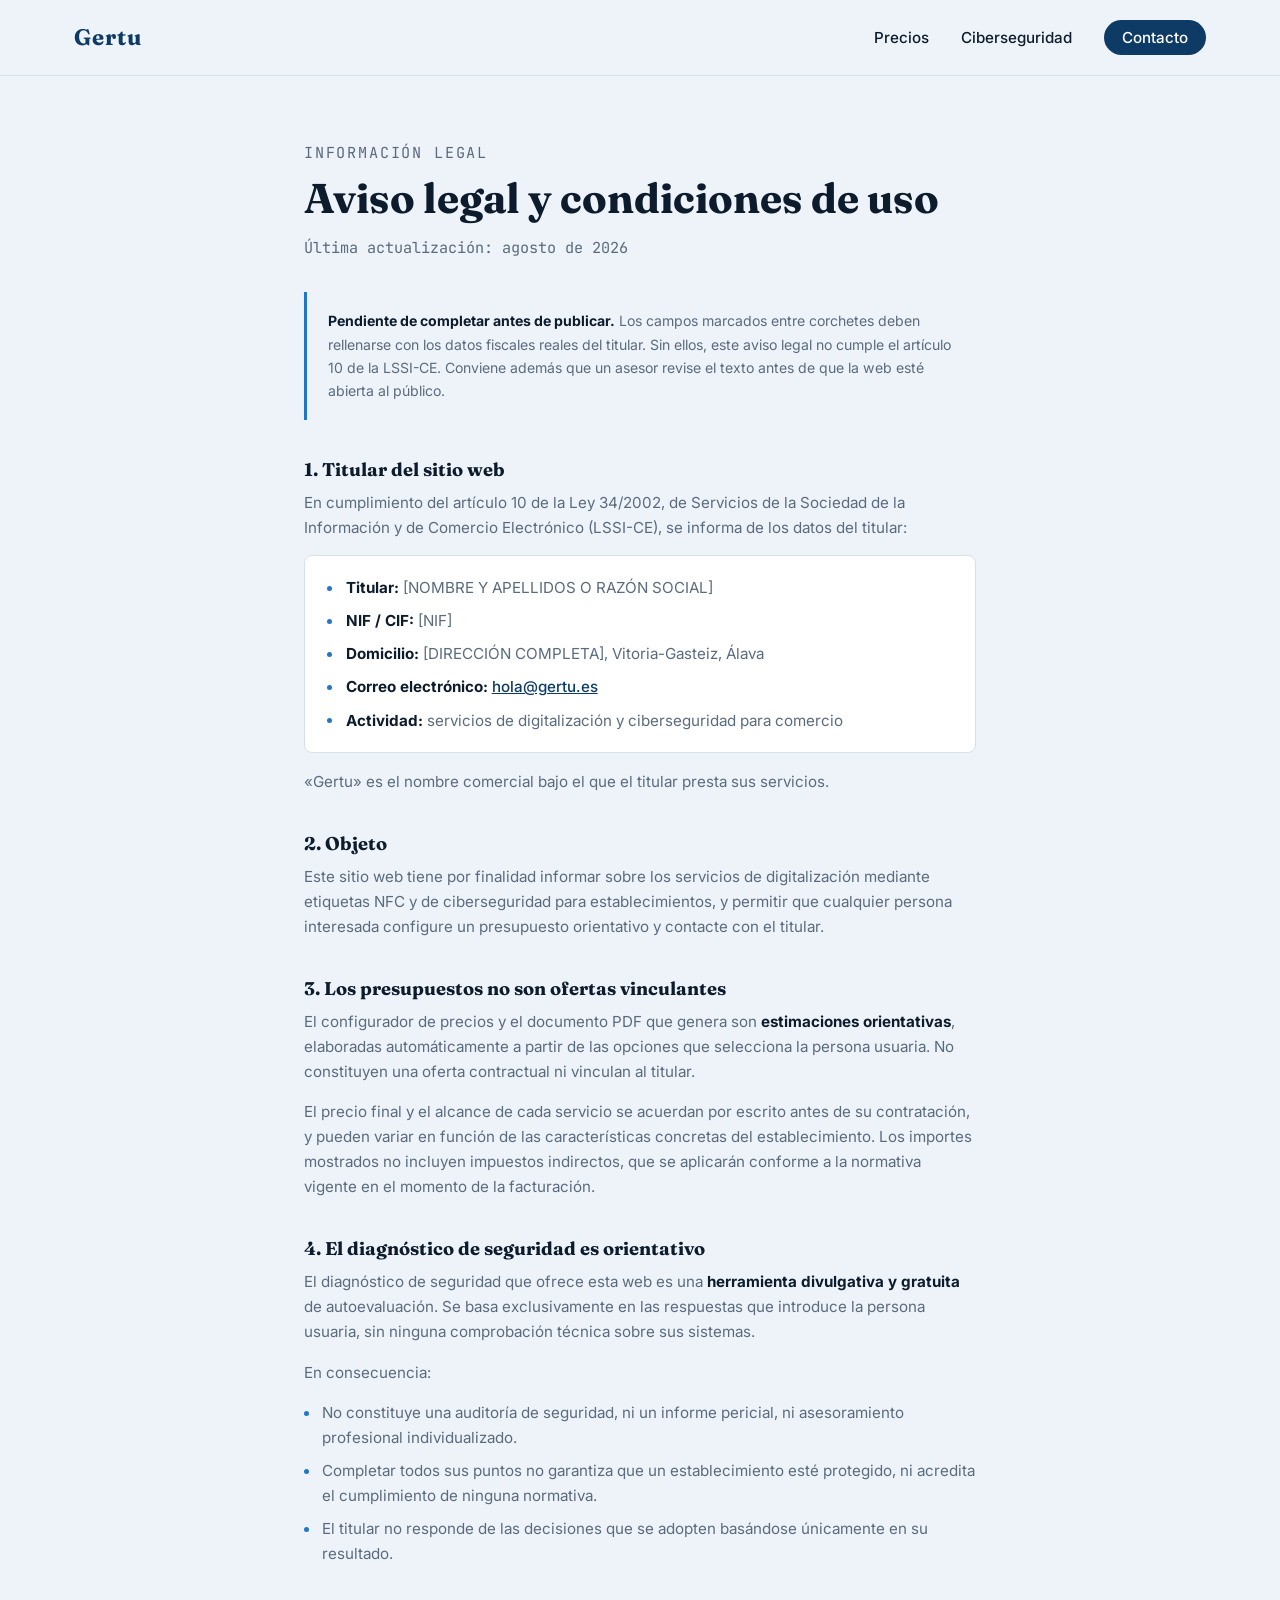
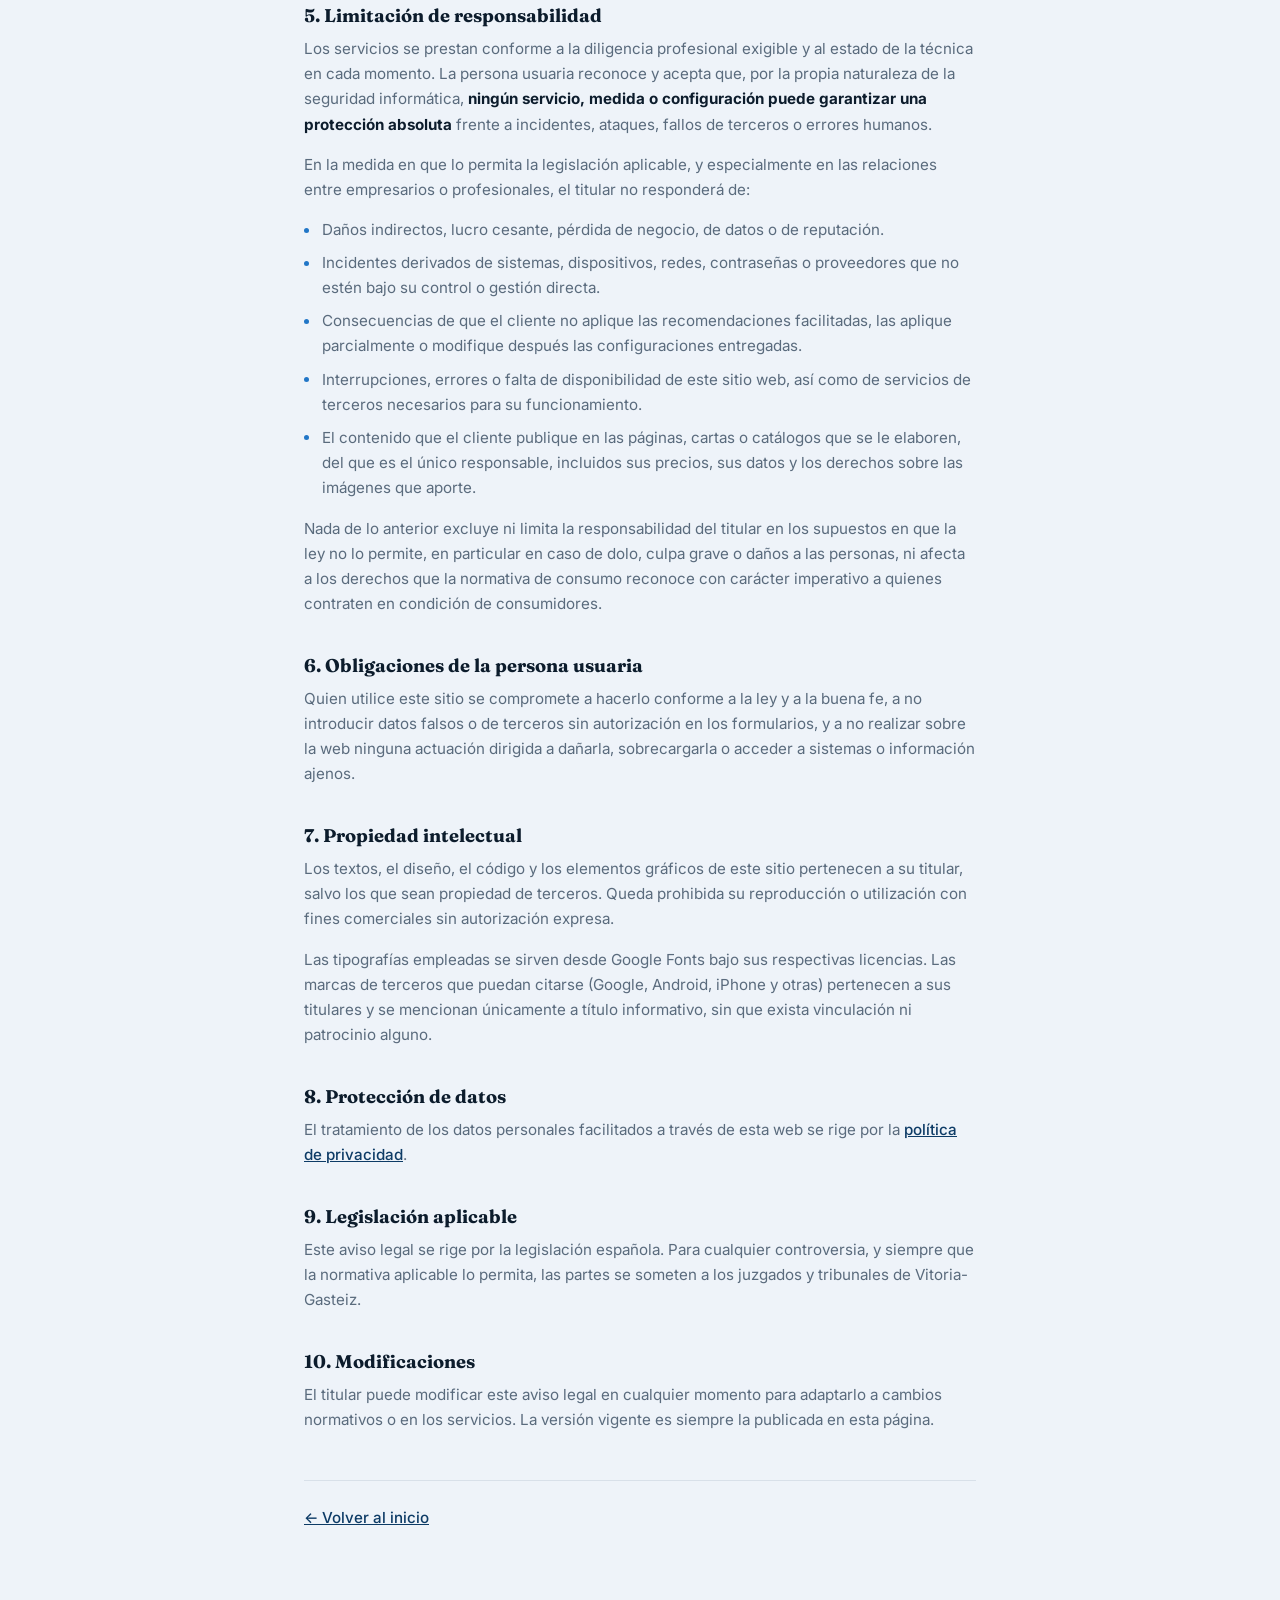
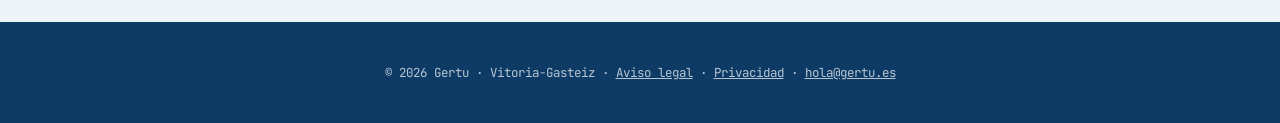
==== commit 5c69b393: "Renombrar la marca de TOKA a Gertu Sustitución en los seis archivos del sitio: textos visibles, títu" ====
--- a/aviso-legal.html
+++ b/aviso-legal.html
@@ -3,13 +3,13 @@
 <head>
 <meta charset="UTF-8">
 <meta name="viewport" content="width=device-width, initial-scale=1">
-<title>Aviso legal · TOKA</title>
-<meta name="description" content="Aviso legal y condiciones de uso del sitio web de TOKA, digitalización NFC y ciberseguridad para comercio local en Vitoria-Gasteiz.">
+<title>Aviso legal · Gertu</title>
+<meta name="description" content="Aviso legal y condiciones de uso del sitio web de Gertu, digitalización NFC y ciberseguridad para comercio local en Vitoria-Gasteiz.">
 <meta name="robots" content="index, follow">
 <meta name="theme-color" content="#0d3b66">
-<link rel="canonical" href="https://toka.link/aviso-legal.html">
+<link rel="canonical" href="https://gertu.link/aviso-legal.html">
 
-<link rel="icon" href="data:image/svg+xml,%3Csvg xmlns='http://www.w3.org/2000/svg' viewBox='0 0 64 64'%3E%3Crect width='64' height='64' rx='14' fill='%230d3b66'/%3E%3Ctext x='32' y='42' font-family='Georgia,serif' font-size='30' fill='%23ffffff' text-anchor='middle'%3ET%3C/text%3E%3C/svg%3E">
+<link rel="icon" href="data:image/svg+xml,%3Csvg xmlns='http://www.w3.org/2000/svg' viewBox='0 0 64 64'%3E%3Crect width='64' height='64' rx='14' fill='%230d3b66'/%3E%3Ctext x='32' y='42' font-family='Georgia,serif' font-size='30' fill='%23ffffff' text-anchor='middle'%3EG%3C/text%3E%3C/svg%3E">
 
 <link rel="preconnect" href="https://fonts.googleapis.com">
 <link rel="preconnect" href="https://fonts.gstatic.com" crossorigin>
@@ -23,7 +23,7 @@
 
 <header class="nav" id="top">
   <div class="nav__inner">
-    <a class="nav__logo" href="index.html">TOKA</a>
+    <a class="nav__logo" href="index.html">Gertu</a>
     <nav class="nav__nav" aria-label="Principal">
       <ul class="nav__links">
         <li><a href="index.html#packs">Precios</a></li>
@@ -56,11 +56,11 @@
     <li><strong>Titular:</strong> [NOMBRE Y APELLIDOS O RAZÓN SOCIAL]</li>
     <li><strong>NIF / CIF:</strong> [NIF]</li>
     <li><strong>Domicilio:</strong> [DIRECCIÓN COMPLETA], Vitoria-Gasteiz, Álava</li>
-    <li><strong>Correo electrónico:</strong> <a href="mailto:hola@toka.es">hola@toka.es</a></li>
+    <li><strong>Correo electrónico:</strong> <a href="mailto:hola@gertu.es">hola@gertu.es</a></li>
     <li><strong>Actividad:</strong> servicios de digitalización y ciberseguridad para comercio</li>
   </ul>
   <p>
-    «TOKA» es el nombre comercial bajo el que el titular presta sus servicios.
+    «Gertu» es el nombre comercial bajo el que el titular presta sus servicios.
   </p>
 
   <h2>2. Objeto</h2>
@@ -181,10 +181,10 @@
 
 <footer class="footer">
   <p class="footer__legal">
-    © 2026 TOKA · Vitoria-Gasteiz ·
+    © 2026 Gertu · Vitoria-Gasteiz ·
     <a href="aviso-legal.html">Aviso legal</a> ·
     <a href="privacidad.html">Privacidad</a> ·
-    <a href="mailto:hola@toka.es">hola@toka.es</a>
+    <a href="mailto:hola@gertu.es">hola@gertu.es</a>
   </p>
 </footer>
 
--- a/styles.css
+++ b/styles.css
@@ -1,5 +1,5 @@
 /* =========================================================
-   TOKA — hoja de estilos
+   Gertu — hoja de estilos
    Sistema de diseño: Fraunces (títulos), Inter (cuerpo),
    JetBrains Mono (precios / datos / etiquetas técnicas)
    Paleta: azul oscuro (marca/CTA), azul medio (acento), blanco/neutros
@@ -42,7 +42,7 @@
 
 /* =========================================================
    CORTINILLA DE ENTRADA
-   TOKA centrado sobre azul, se desvanece y deja la lista de
+   Gertu centrado sobre azul, se desvanece y deja la lista de
    precios. Secuencia completa de 5s, encadenada:
      0,0-1,2s  aparece la palabra (introWord)
      0,6-1,6s  se traza la línea bajo ella (introRule)
@@ -824,13 +824,13 @@
   line-height: 1.4;
 }
 
-/* Punto que resuelve un servicio contratado de TOKA. */
-.check--toka .check__main {
+/* Punto que resuelve un servicio contratado de Gertu. */
+.check--gertu .check__main {
   color: var(--dim);
   text-decoration: line-through;
   text-decoration-color: var(--line);
 }
-.check__toka {
+.check__gertu {
   font-size: 0.82rem;
   font-weight: 600;
   color: var(--accent);
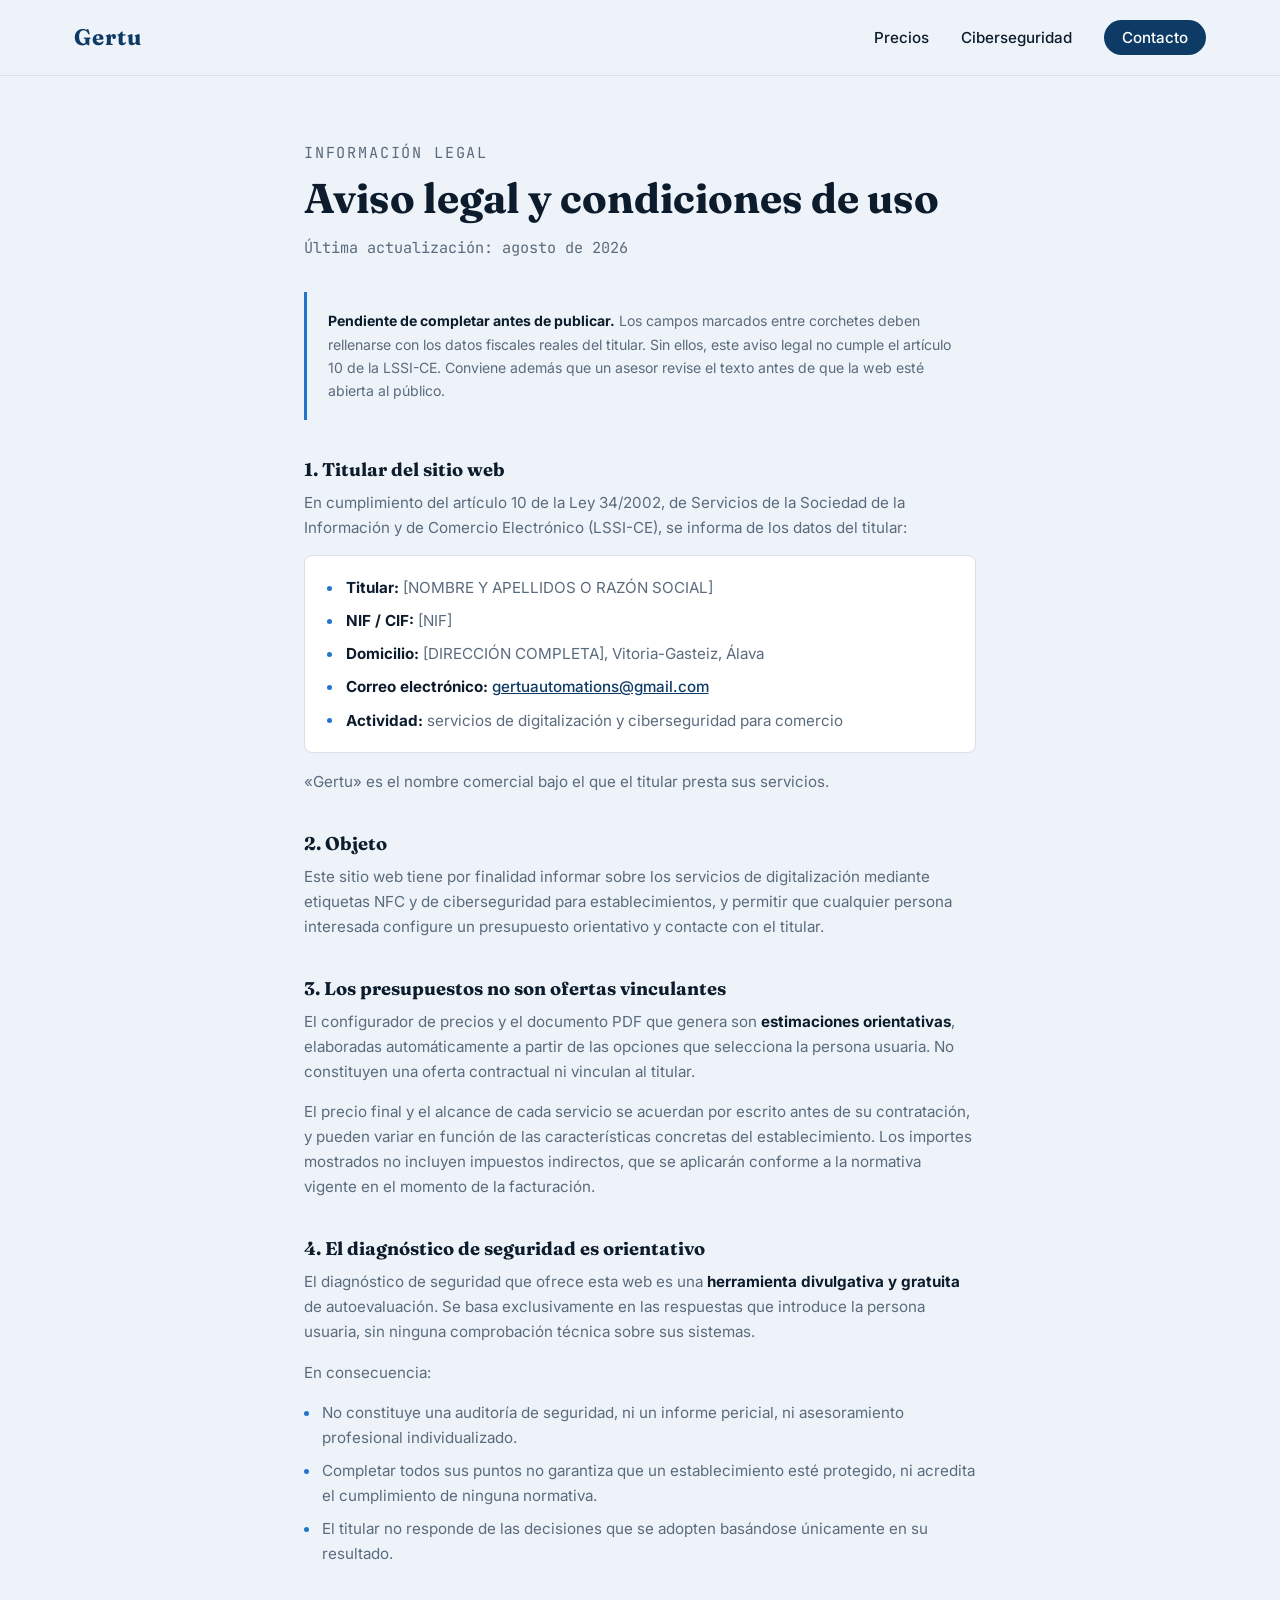
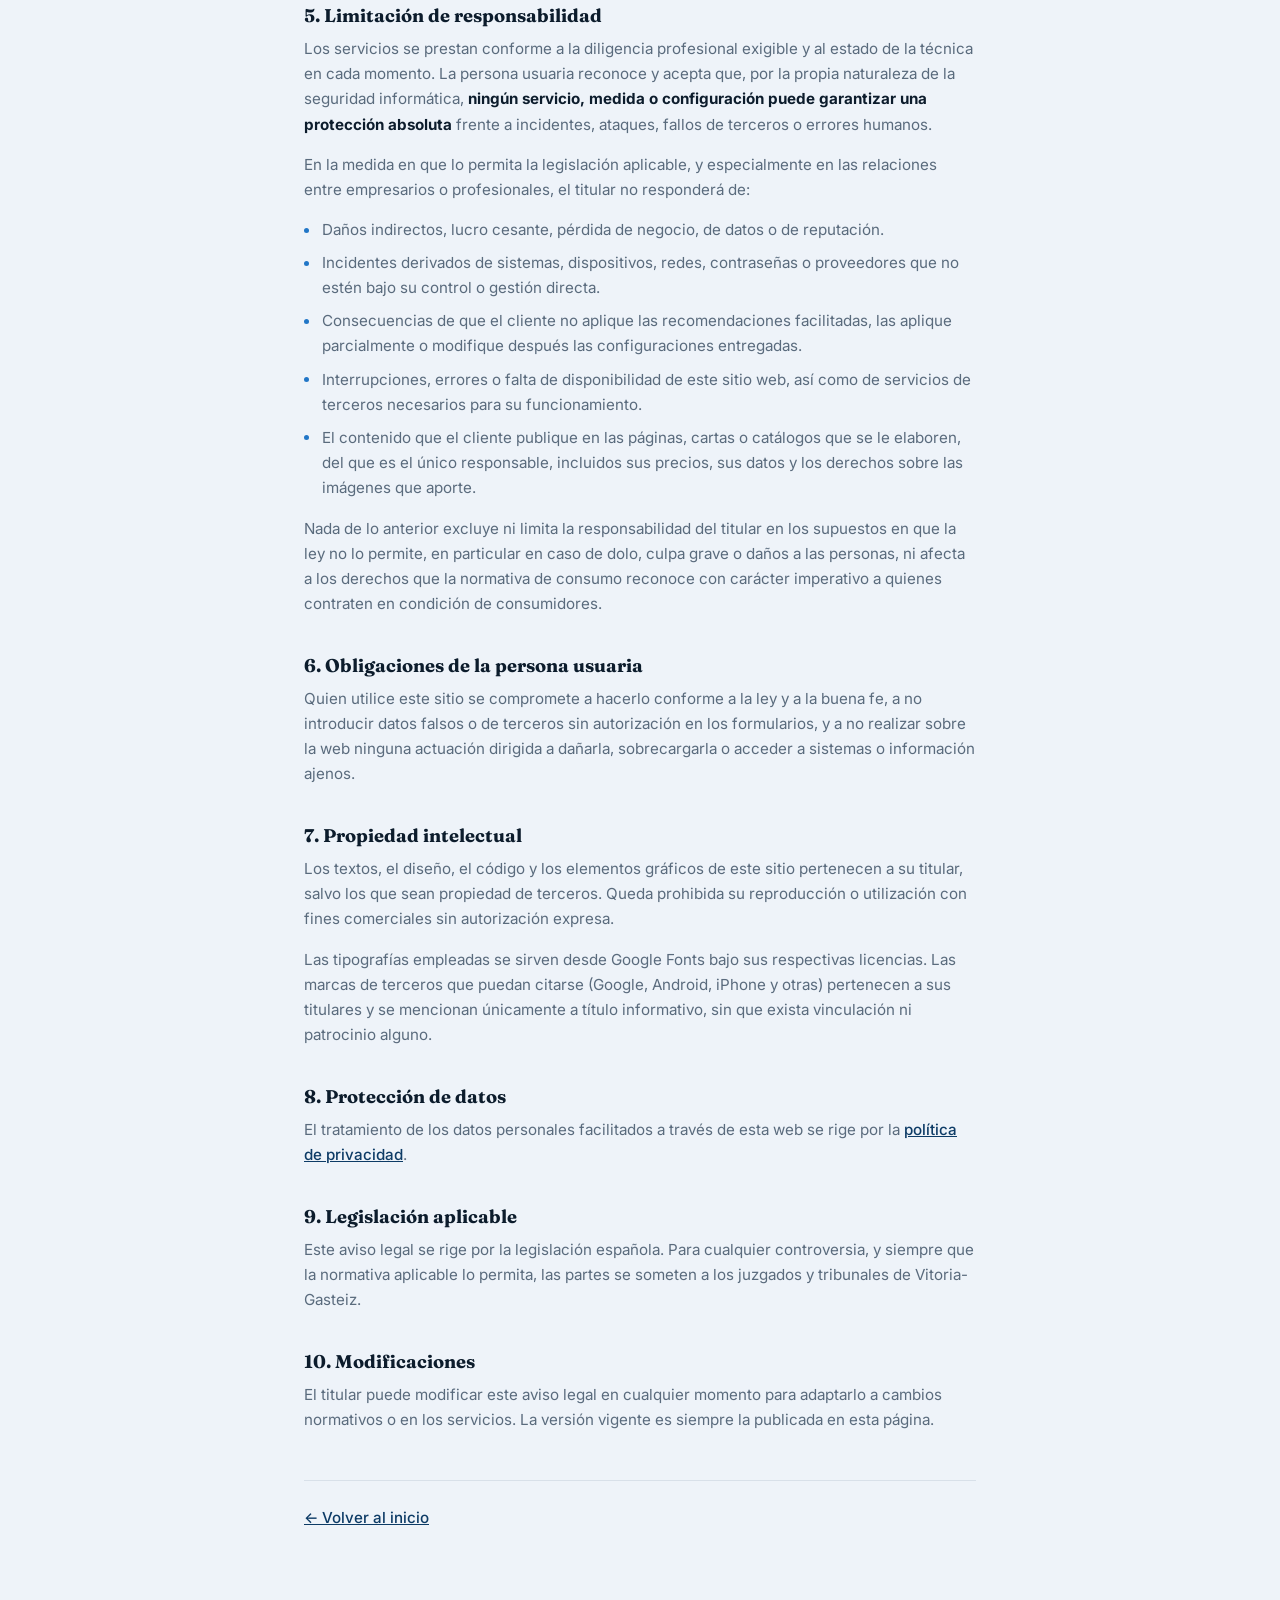
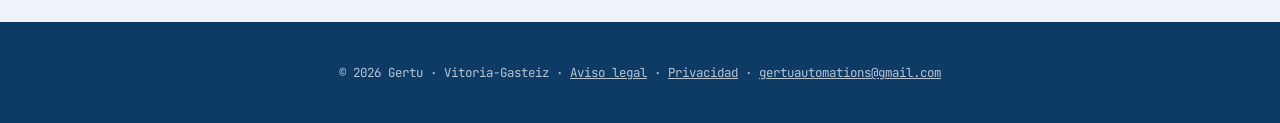
==== commit 702b8c30: "Poner el correo real de contacto Sustituye el marcador hola@gertu.es por gertuautomations@gmail.com " ====
--- a/aviso-legal.html
+++ b/aviso-legal.html
@@ -56,7 +56,7 @@
     <li><strong>Titular:</strong> [NOMBRE Y APELLIDOS O RAZÓN SOCIAL]</li>
     <li><strong>NIF / CIF:</strong> [NIF]</li>
     <li><strong>Domicilio:</strong> [DIRECCIÓN COMPLETA], Vitoria-Gasteiz, Álava</li>
-    <li><strong>Correo electrónico:</strong> <a href="mailto:hola@gertu.es">hola@gertu.es</a></li>
+    <li><strong>Correo electrónico:</strong> <a href="mailto:gertuautomations@gmail.com">gertuautomations@gmail.com</a></li>
     <li><strong>Actividad:</strong> servicios de digitalización y ciberseguridad para comercio</li>
   </ul>
   <p>
@@ -184,7 +184,7 @@
     © 2026 Gertu · Vitoria-Gasteiz ·
     <a href="aviso-legal.html">Aviso legal</a> ·
     <a href="privacidad.html">Privacidad</a> ·
-    <a href="mailto:hola@gertu.es">hola@gertu.es</a>
+    <a href="mailto:gertuautomations@gmail.com">gertuautomations@gmail.com</a>
   </p>
 </footer>
 
--- a/styles.css
+++ b/styles.css
@@ -461,6 +461,118 @@
 }
 .service__price span { font-size: 0.7rem; color: var(--dim); }
 
+/* ---- selector de cantidad de etiquetas ---- */
+
+.qty {
+  border-top: 1px solid var(--line);
+  margin: 0 1.3rem;
+  padding: 1.1rem 0 1.3rem;
+}
+
+.qty__row {
+  display: flex;
+  flex-wrap: wrap;
+  align-items: center;
+  justify-content: space-between;
+  gap: 1rem;
+}
+
+.qty__label {
+  font-size: 0.9rem;
+  font-weight: 600;
+  color: var(--ink);
+}
+.qty__label em {
+  display: block;
+  font-style: normal;
+  font-weight: 400;
+  font-size: 0.82rem;
+  color: var(--dim);
+}
+
+.qty__control {
+  display: flex;
+  align-items: center;
+  gap: 0.4rem;
+}
+
+.qty__btn {
+  width: 36px;
+  height: 36px;
+  border: 1.5px solid var(--line);
+  border-radius: 50%;
+  background: #fff;
+  color: var(--blue);
+  font-size: 1.1rem;
+  line-height: 1;
+  cursor: pointer;
+  transition: border-color 0.15s ease, background 0.15s ease;
+}
+.qty__btn:hover { border-color: var(--blue); background: var(--paper-dim); }
+
+.qty__input {
+  width: 64px;
+  padding: 0.5em;
+  text-align: center;
+  font-family: var(--font-mono);
+  font-variant-numeric: tabular-nums;
+  font-size: 1rem;
+  font-weight: 600;
+  color: var(--blue);
+  border: 1.5px solid var(--line);
+  border-radius: var(--radius-s);
+  background: #fff;
+}
+.qty__input:focus-visible { outline: 2px solid var(--accent); outline-offset: 1px; }
+
+.qty__detail {
+  margin: 0.9rem 0 0;
+  font-size: 0.85rem;
+  line-height: 1.5;
+  color: var(--accent);
+  font-weight: 500;
+}
+
+.tags-summary {
+  background: var(--paper-dim);
+  border: 1.5px dashed var(--line);
+  border-radius: var(--radius-m);
+  padding: 1.1rem 1.3rem;
+}
+.tags-summary__detail {
+  margin: 0;
+  font-size: 0.88rem;
+  line-height: 1.55;
+  color: var(--accent);
+  font-weight: 500;
+}
+
+.service__quote {
+  font-family: var(--font-body);
+  font-size: 0.8rem;
+  font-weight: 600;
+  color: var(--dim);
+}
+
+.qty__tiers {
+  display: flex;
+  flex-wrap: wrap;
+  gap: 0.4rem 1.2rem;
+  margin-top: 0.9rem;
+  padding-top: 0.9rem;
+  border-top: 1px dashed var(--line);
+}
+.qty__tiers li {
+  font-family: var(--font-mono);
+  font-size: 0.75rem;
+  color: var(--dim);
+}
+.qty__tiers span {
+  color: var(--ink);
+  font-weight: 600;
+  margin-right: 0.4em;
+}
+
 /* ---- resumen ---- */
 
 .summary {
@@ -1346,3 +1458,75 @@
     margin: 0 0 0.3rem;
   }
 }
+
+/* ---- formatos de etiqueta ---- */
+
+.formats {
+  display: grid;
+  grid-template-columns: repeat(auto-fit, minmax(180px, 1fr));
+  gap: 0.5rem;
+  margin: 1rem 0 0;
+  padding: 0;
+  border: 0;
+}
+
+.formats__legend {
+  padding: 0 0 0.6rem;
+  font-size: 0.85rem;
+  font-weight: 600;
+  color: var(--ink);
+}
+
+.format {
+  display: flex;
+  gap: 0.55rem;
+  align-items: start;
+  padding: 0.75rem 0.85rem;
+  border: 1.5px solid var(--line);
+  border-radius: var(--radius-s);
+  background: #fff;
+  cursor: pointer;
+  transition: border-color 0.15s ease, background 0.15s ease;
+}
+.format:hover { border-color: var(--accent); }
+.format--on {
+  border-color: var(--blue);
+  background: var(--paper-dim);
+}
+
+.format input {
+  margin: 0.15rem 0 0;
+  accent-color: var(--blue);
+  cursor: pointer;
+}
+
+.format__text { display: flex; flex-direction: column; gap: 0.15rem; }
+
+.format__name {
+  font-size: 0.85rem;
+  font-weight: 600;
+  color: var(--ink);
+}
+.format__name em {
+  display: block;
+  font-style: normal;
+  font-family: var(--font-mono);
+  font-size: 0.72rem;
+  font-weight: 500;
+  color: var(--accent);
+}
+
+.format__desc {
+  font-size: 0.78rem;
+  line-height: 1.4;
+  color: var(--dim);
+}
+
+/* Para qué sirve cada línea del resumen (reseñas, carta…). */
+.summary__for {
+  display: block;
+  margin-top: 0.15rem;
+  font-style: normal;
+  font-size: 0.74rem;
+  opacity: 0.65;
+}
